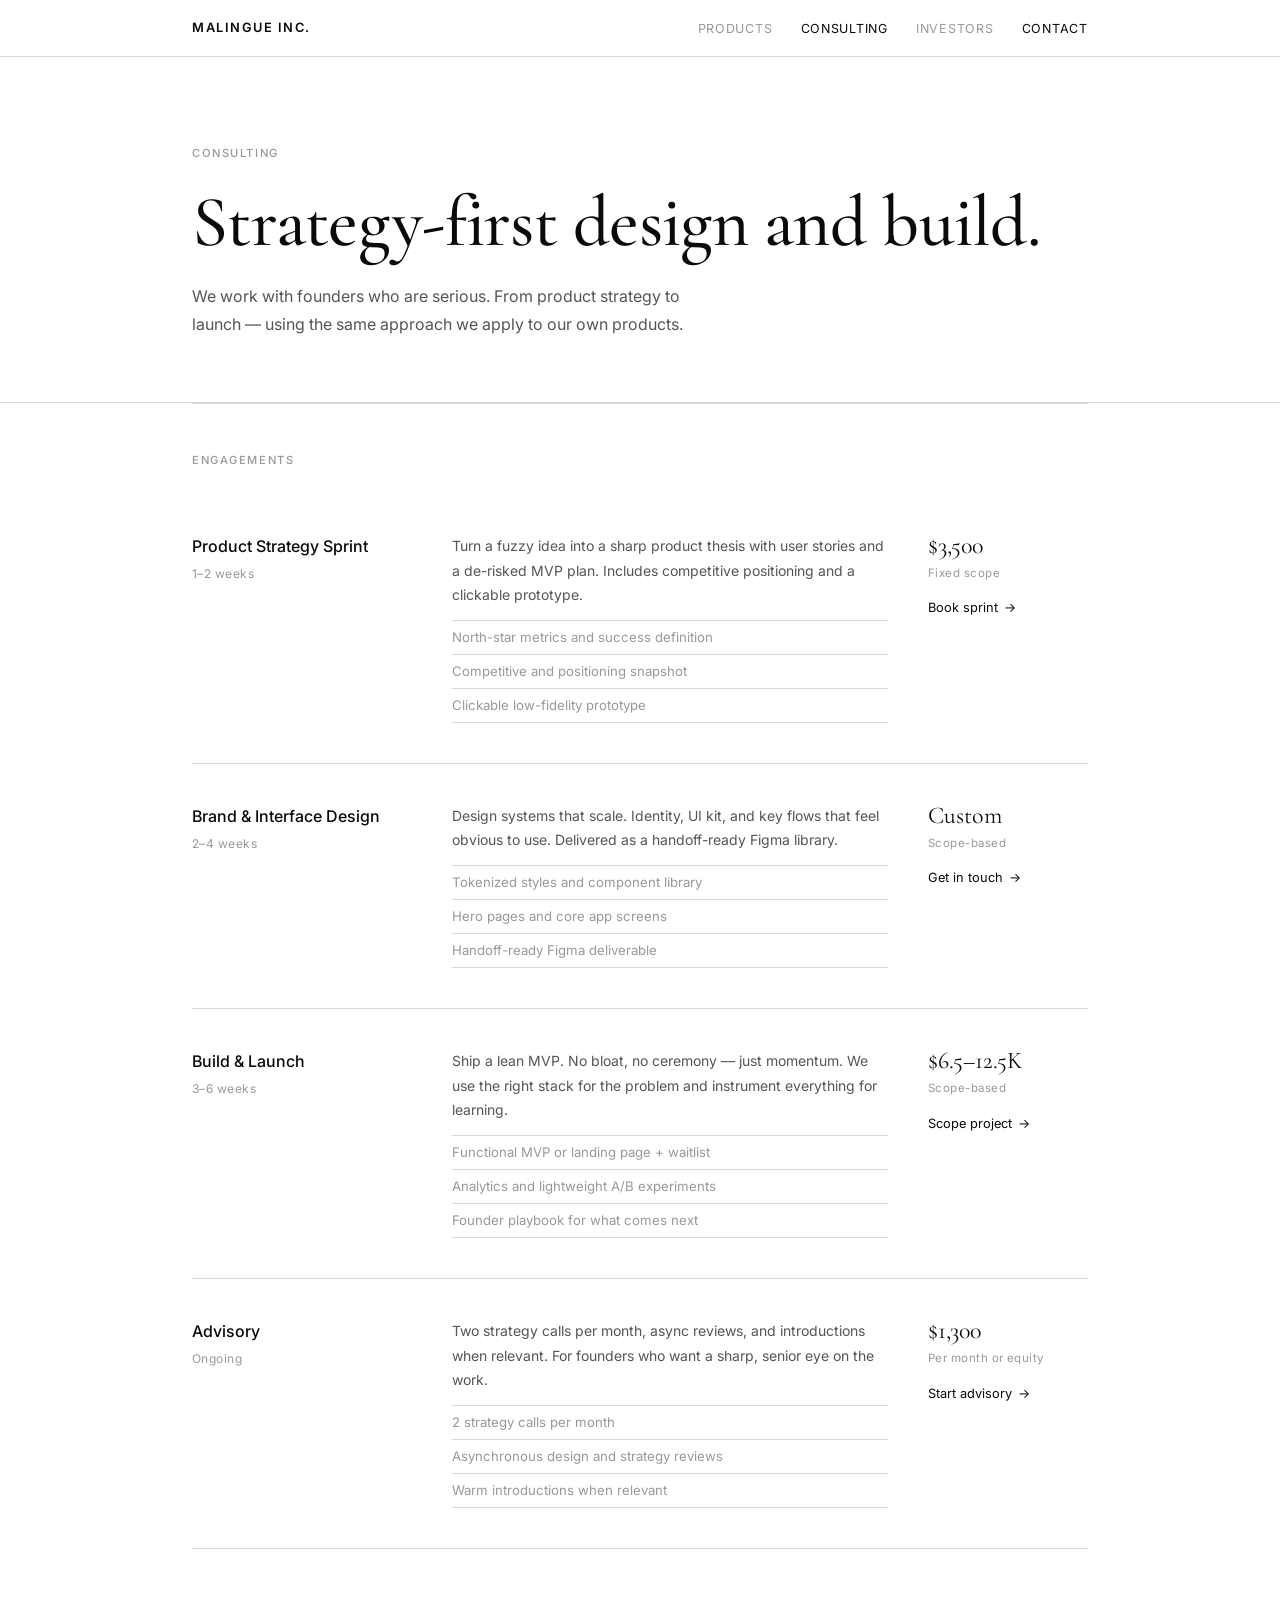
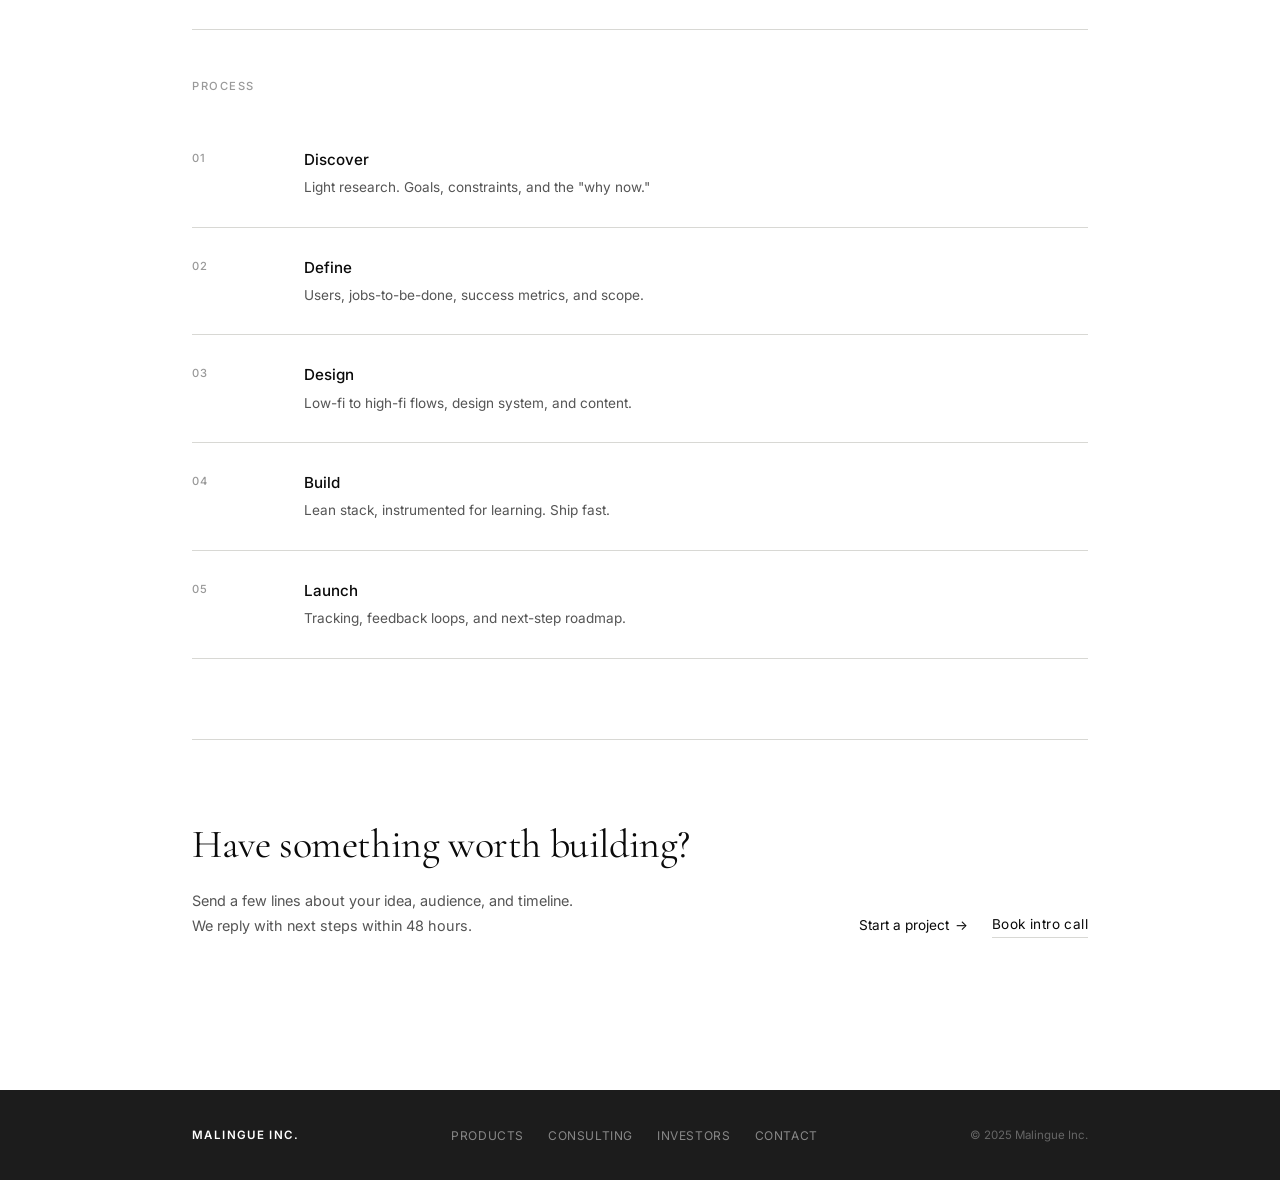
==== consulting.html @ fb0f0953 "corportate site" ====
<!DOCTYPE html>
<html lang="en">
<head>
  <meta charset="UTF-8" />
  <meta name="viewport" content="width=device-width, initial-scale=1.0" />
  <title>Consulting — Malingue Inc.</title>
  <link rel="preconnect" href="https://fonts.googleapis.com" />
  <link rel="preconnect" href="https://fonts.gstatic.com" crossorigin />
  <link href="https://fonts.googleapis.com/css2?family=Cormorant+Garamond:ital,wght@0,400;0,500;0,600;1,400;1,500&family=Inter:wght@300;400;500&display=swap" rel="stylesheet" />
  <link rel="stylesheet" href="style.css" />
  <style>
    .services-list { padding: 0 0 80px; }
    .service-row {
      display: grid;
      grid-template-columns: 220px 1fr 160px;
      gap: 40px;
      padding: 40px 0;
      border-bottom: 1px solid var(--rule);
      align-items: start;
    }
    .service-row:first-child { border-top: 1px solid var(--rule); }
    .sr-name {
      font-size: 1rem;
      font-weight: 500;
      color: var(--black);
    }
    .sr-duration { font-size: 0.75rem; color: var(--muted); margin-top: 4px; letter-spacing: 0.04em; }
    .sr-desc { font-size: 0.875rem; color: var(--mid); line-height: 1.75; }
    .sr-detail-list { list-style: none; margin-top: 12px; }
    .sr-detail-list li {
      font-size: 0.825rem;
      color: var(--muted);
      padding: 6px 0;
      border-bottom: 1px solid var(--rule);
    }
    .sr-detail-list li:first-child { border-top: 1px solid var(--rule); }
    .sr-price {
      font-family: var(--font-display);
      font-size: 1.5rem;
      font-weight: 400;
      color: var(--black);
      line-height: 1;
    }
    .sr-price-note { font-size: 0.72rem; color: var(--muted); margin-top: 6px; letter-spacing: 0.04em; }

    .process-section { padding: 0 0 80px; }
    .process-row {
      display: grid;
      grid-template-columns: 80px 1fr;
      gap: 32px;
      padding: 28px 0;
      border-bottom: 1px solid var(--rule);
      align-items: start;
    }
    .process-row:first-child { border-top: 1px solid var(--rule); }
    .pr-num {
      font-size: 0.7rem;
      font-weight: 500;
      letter-spacing: 0.1em;
      color: var(--muted);
      text-transform: uppercase;
      padding-top: 2px;
    }
    .pr-title { font-size: 0.95rem; font-weight: 500; margin-bottom: 4px; }
    .pr-desc { font-size: 0.85rem; color: var(--mid); line-height: 1.65; }

    .cta-section {
      padding: 72px 0;
      border-top: 1px solid var(--rule);
      display: flex;
      align-items: flex-end;
      justify-content: space-between;
      gap: 48px;
      flex-wrap: wrap;
    }
    .cta-section h2 {
      font-family: var(--font-display);
      font-size: clamp(1.75rem, 3.5vw, 2.5rem);
      font-weight: 400;
      letter-spacing: -0.01em;
      margin-bottom: 12px;
    }
    .cta-section p { font-size: 0.9rem; color: var(--mid); max-width: 44ch; line-height: 1.75; }
    .cta-links { display: flex; gap: 24px; align-items: center; flex-shrink: 0; }

    @media (max-width: 720px) {
      .service-row { grid-template-columns: 1fr; gap: 16px; }
      .sr-price { margin-top: 0; }
    }
  </style>
</head>
<body>

  <nav class="site-nav" aria-label="Main navigation">
    <div class="wrap">
      <a class="nav-brand" href="index.html">Malingue Inc.</a>
      <ul class="nav-links">
        <li><a href="ventures.html" class="hide-mobile">Products</a></li>
        <li><a href="consulting.html" aria-current="page">Consulting</a></li>
        <li><a href="investor-relations.html">Investors</a></li>
        <li><a href="contact.html" class="nav-cta">Contact</a></li>
      </ul>
    </div>
  </nav>

  <main>

    <div class="page-header">
      <div class="wrap">
        <span class="label">Consulting</span>
        <h1>Strategy-first design and build.</h1>
        <p class="lead">
          We work with founders who are serious. From product strategy to launch —
          using the same approach we apply to our own products.
        </p>
      </div>
    </div>

    <section class="services-list">
      <div class="wrap">
        <span class="section-label">Engagements</span>

        <div class="service-row">
          <div>
            <div class="sr-name">Product Strategy Sprint</div>
            <div class="sr-duration">1–2 weeks</div>
          </div>
          <div>
            <p class="sr-desc">Turn a fuzzy idea into a sharp product thesis with user stories and a de-risked MVP plan. Includes competitive positioning and a clickable prototype.</p>
            <ul class="sr-detail-list">
              <li>North-star metrics and success definition</li>
              <li>Competitive and positioning snapshot</li>
              <li>Clickable low-fidelity prototype</li>
            </ul>
          </div>
          <div>
            <div class="sr-price">$3,500</div>
            <div class="sr-price-note">Fixed scope</div>
            <a class="arrow-link" href="mailto:hello@malingueinc.com?subject=Starter%20Sprint" style="margin-top:16px; display:inline-flex; font-size:0.8rem;">Book sprint</a>
          </div>
        </div>

        <div class="service-row">
          <div>
            <div class="sr-name">Brand &amp; Interface Design</div>
            <div class="sr-duration">2–4 weeks</div>
          </div>
          <div>
            <p class="sr-desc">Design systems that scale. Identity, UI kit, and key flows that feel obvious to use. Delivered as a handoff-ready Figma library.</p>
            <ul class="sr-detail-list">
              <li>Tokenized styles and component library</li>
              <li>Hero pages and core app screens</li>
              <li>Handoff-ready Figma deliverable</li>
            </ul>
          </div>
          <div>
            <div class="sr-price">Custom</div>
            <div class="sr-price-note">Scope-based</div>
            <a class="arrow-link" href="mailto:hello@malingueinc.com?subject=Brand%20and%20Interface" style="margin-top:16px; display:inline-flex; font-size:0.8rem;">Get in touch</a>
          </div>
        </div>

        <div class="service-row">
          <div>
            <div class="sr-name">Build &amp; Launch</div>
            <div class="sr-duration">3–6 weeks</div>
          </div>
          <div>
            <p class="sr-desc">Ship a lean MVP. No bloat, no ceremony — just momentum. We use the right stack for the problem and instrument everything for learning.</p>
            <ul class="sr-detail-list">
              <li>Functional MVP or landing page + waitlist</li>
              <li>Analytics and lightweight A/B experiments</li>
              <li>Founder playbook for what comes next</li>
            </ul>
          </div>
          <div>
            <div class="sr-price">$6.5–12.5K</div>
            <div class="sr-price-note">Scope-based</div>
            <a class="arrow-link" href="mailto:hello@malingueinc.com?subject=Build%20and%20Launch" style="margin-top:16px; display:inline-flex; font-size:0.8rem;">Scope project</a>
          </div>
        </div>

        <div class="service-row">
          <div>
            <div class="sr-name">Advisory</div>
            <div class="sr-duration">Ongoing</div>
          </div>
          <div>
            <p class="sr-desc">Two strategy calls per month, async reviews, and introductions when relevant. For founders who want a sharp, senior eye on the work.</p>
            <ul class="sr-detail-list">
              <li>2 strategy calls per month</li>
              <li>Asynchronous design and strategy reviews</li>
              <li>Warm introductions when relevant</li>
            </ul>
          </div>
          <div>
            <div class="sr-price">$1,300</div>
            <div class="sr-price-note">Per month or equity</div>
            <a class="arrow-link" href="mailto:hello@malingueinc.com?subject=Advisory" style="margin-top:16px; display:inline-flex; font-size:0.8rem;">Start advisory</a>
          </div>
        </div>
      </div>
    </section>

    <section class="process-section">
      <div class="wrap">
        <span class="section-label">Process</span>
        <div class="process-row">
          <span class="pr-num">01</span>
          <div><div class="pr-title">Discover</div><p class="pr-desc">Light research. Goals, constraints, and the "why now."</p></div>
        </div>
        <div class="process-row">
          <span class="pr-num">02</span>
          <div><div class="pr-title">Define</div><p class="pr-desc">Users, jobs-to-be-done, success metrics, and scope.</p></div>
        </div>
        <div class="process-row">
          <span class="pr-num">03</span>
          <div><div class="pr-title">Design</div><p class="pr-desc">Low-fi to high-fi flows, design system, and content.</p></div>
        </div>
        <div class="process-row">
          <span class="pr-num">04</span>
          <div><div class="pr-title">Build</div><p class="pr-desc">Lean stack, instrumented for learning. Ship fast.</p></div>
        </div>
        <div class="process-row">
          <span class="pr-num">05</span>
          <div><div class="pr-title">Launch</div><p class="pr-desc">Tracking, feedback loops, and next-step roadmap.</p></div>
        </div>
      </div>
    </section>

    <div class="wrap">
      <div class="cta-section">
        <div>
          <h2>Have something worth building?</h2>
          <p>Send a few lines about your idea, audience, and timeline. We reply with next steps within 48 hours.</p>
        </div>
        <div class="cta-links">
          <a class="arrow-link" href="mailto:hello@malingueinc.com?subject=Project%20Inquiry">Start a project</a>
          <a class="text-link" href="mailto:hello@malingueinc.com?subject=Intro%20Call">Book intro call</a>
        </div>
      </div>
    </div>

  </main>

  <footer class="site-footer">
    <div class="wrap">
      <span class="footer-brand">Malingue Inc.</span>
      <ul class="footer-links">
        <li><a href="ventures.html">Products</a></li>
        <li><a href="consulting.html">Consulting</a></li>
        <li><a href="investor-relations.html">Investors</a></li>
        <li><a href="contact.html">Contact</a></li>
      </ul>
      <span class="footer-copy">&copy; 2025 Malingue Inc.</span>
    </div>
  </footer>

</body>
</html>
---- style.css ----
/* ─── Tokens ────────────────────────────────────────────────────── */
:root {
  --bg:      #fafaf8;
  --white:   #ffffff;
  --black:   #0a0a0a;
  --mid:     #555555;
  --muted:   #999999;
  --rule:    #d8d8d4;
  --max-w:   960px;
  --font-display: 'Cormorant Garamond', Georgia, serif;
  --font-body:    'Inter', system-ui, sans-serif;
}

/* ─── Reset ─────────────────────────────────────────────────────── */
*, *::before, *::after { box-sizing: border-box; margin: 0; padding: 0; }
html { font-size: 16px; }
body {
  font-family: var(--font-body);
  background: var(--white);
  color: var(--black);
  line-height: 1.6;
  -webkit-font-smoothing: antialiased;
}
a { color: inherit; text-decoration: none; }
img { display: block; max-width: 100%; }

/* ─── Layout ────────────────────────────────────────────────────── */
.wrap { max-width: var(--max-w); margin: 0 auto; padding: 0 32px; }

/* ─── Navigation ────────────────────────────────────────────────── */
.site-nav {
  position: sticky;
  top: 0;
  z-index: 100;
  background: rgba(255,255,255,0.95);
  backdrop-filter: blur(8px);
  border-bottom: 1px solid var(--rule);
}
.site-nav .wrap {
  display: flex;
  align-items: center;
  justify-content: space-between;
  height: 56px;
}
.nav-brand {
  font-family: var(--font-body);
  font-size: 0.8rem;
  font-weight: 600;
  letter-spacing: 0.12em;
  text-transform: uppercase;
  color: var(--black);
}
.nav-links {
  display: flex;
  align-items: center;
  gap: 28px;
  list-style: none;
}
.nav-links a {
  font-size: 0.78rem;
  font-weight: 400;
  letter-spacing: 0.06em;
  text-transform: uppercase;
  color: var(--muted);
  transition: color 0.15s;
}
.nav-links a:hover { color: var(--black); }
.nav-links a[aria-current="page"] { color: var(--black); }
.nav-links .nav-cta { color: var(--black); }

/* ─── Rule ──────────────────────────────────────────────────────── */
.rule { height: 1px; background: var(--rule); }

/* ─── Text links ────────────────────────────────────────────────── */
.text-link {
  font-size: 0.85rem;
  letter-spacing: 0.03em;
  color: var(--black);
  border-bottom: 1px solid var(--rule);
  padding-bottom: 1px;
  transition: border-color 0.15s;
}
.text-link:hover { border-color: var(--black); }
.arrow-link {
  font-size: 0.85rem;
  color: var(--black);
  display: inline-flex;
  align-items: center;
  gap: 6px;
  transition: gap 0.15s;
}
.arrow-link:hover { gap: 10px; }
.arrow-link::after { content: "→"; }

/* ─── Label ─────────────────────────────────────────────────────── */
.label {
  font-size: 0.7rem;
  font-weight: 500;
  letter-spacing: 0.14em;
  text-transform: uppercase;
  color: var(--muted);
}

/* ─── Status ────────────────────────────────────────────────────── */
.status {
  font-size: 0.7rem;
  letter-spacing: 0.1em;
  text-transform: uppercase;
  color: var(--muted);
}

/* ─── Page header ───────────────────────────────────────────────── */
.page-header {
  padding: 88px 0 64px;
  border-bottom: 1px solid var(--rule);
}
.page-header .label { margin-bottom: 20px; display: block; }
.page-header h1 {
  font-family: var(--font-display);
  font-size: clamp(2.5rem, 6vw, 4.5rem);
  font-weight: 500;
  line-height: 1.1;
  letter-spacing: -0.01em;
  margin-bottom: 20px;
}
.page-header .lead {
  font-size: 1rem;
  color: var(--mid);
  max-width: 52ch;
  line-height: 1.75;
}

/* ─── Section title ─────────────────────────────────────────────── */
.section-label {
  font-size: 0.7rem;
  font-weight: 500;
  letter-spacing: 0.14em;
  text-transform: uppercase;
  color: var(--muted);
  padding: 48px 0 24px;
  display: block;
  border-top: 1px solid var(--rule);
}

/* ─── Footer ────────────────────────────────────────────────────── */
.site-footer {
  background: #1c1c1c;
  padding: 32px 0;
  margin-top: 80px;
}
.site-footer .wrap {
  display: flex;
  align-items: center;
  justify-content: space-between;
  flex-wrap: wrap;
  gap: 16px;
}
.footer-brand {
  font-size: 0.72rem;
  font-weight: 600;
  letter-spacing: 0.12em;
  text-transform: uppercase;
  color: #ffffff;
}
.footer-links { display: flex; gap: 24px; list-style: none; }
.footer-links a {
  font-size: 0.75rem;
  letter-spacing: 0.05em;
  text-transform: uppercase;
  color: #888888;
}
.footer-links a:hover { color: #ffffff; }
.footer-copy {
  font-size: 0.72rem;
  color: #666666;
}

@media (max-width: 640px) {
  .nav-links .hide-mobile { display: none; }
  .wrap { padding: 0 20px; }
}
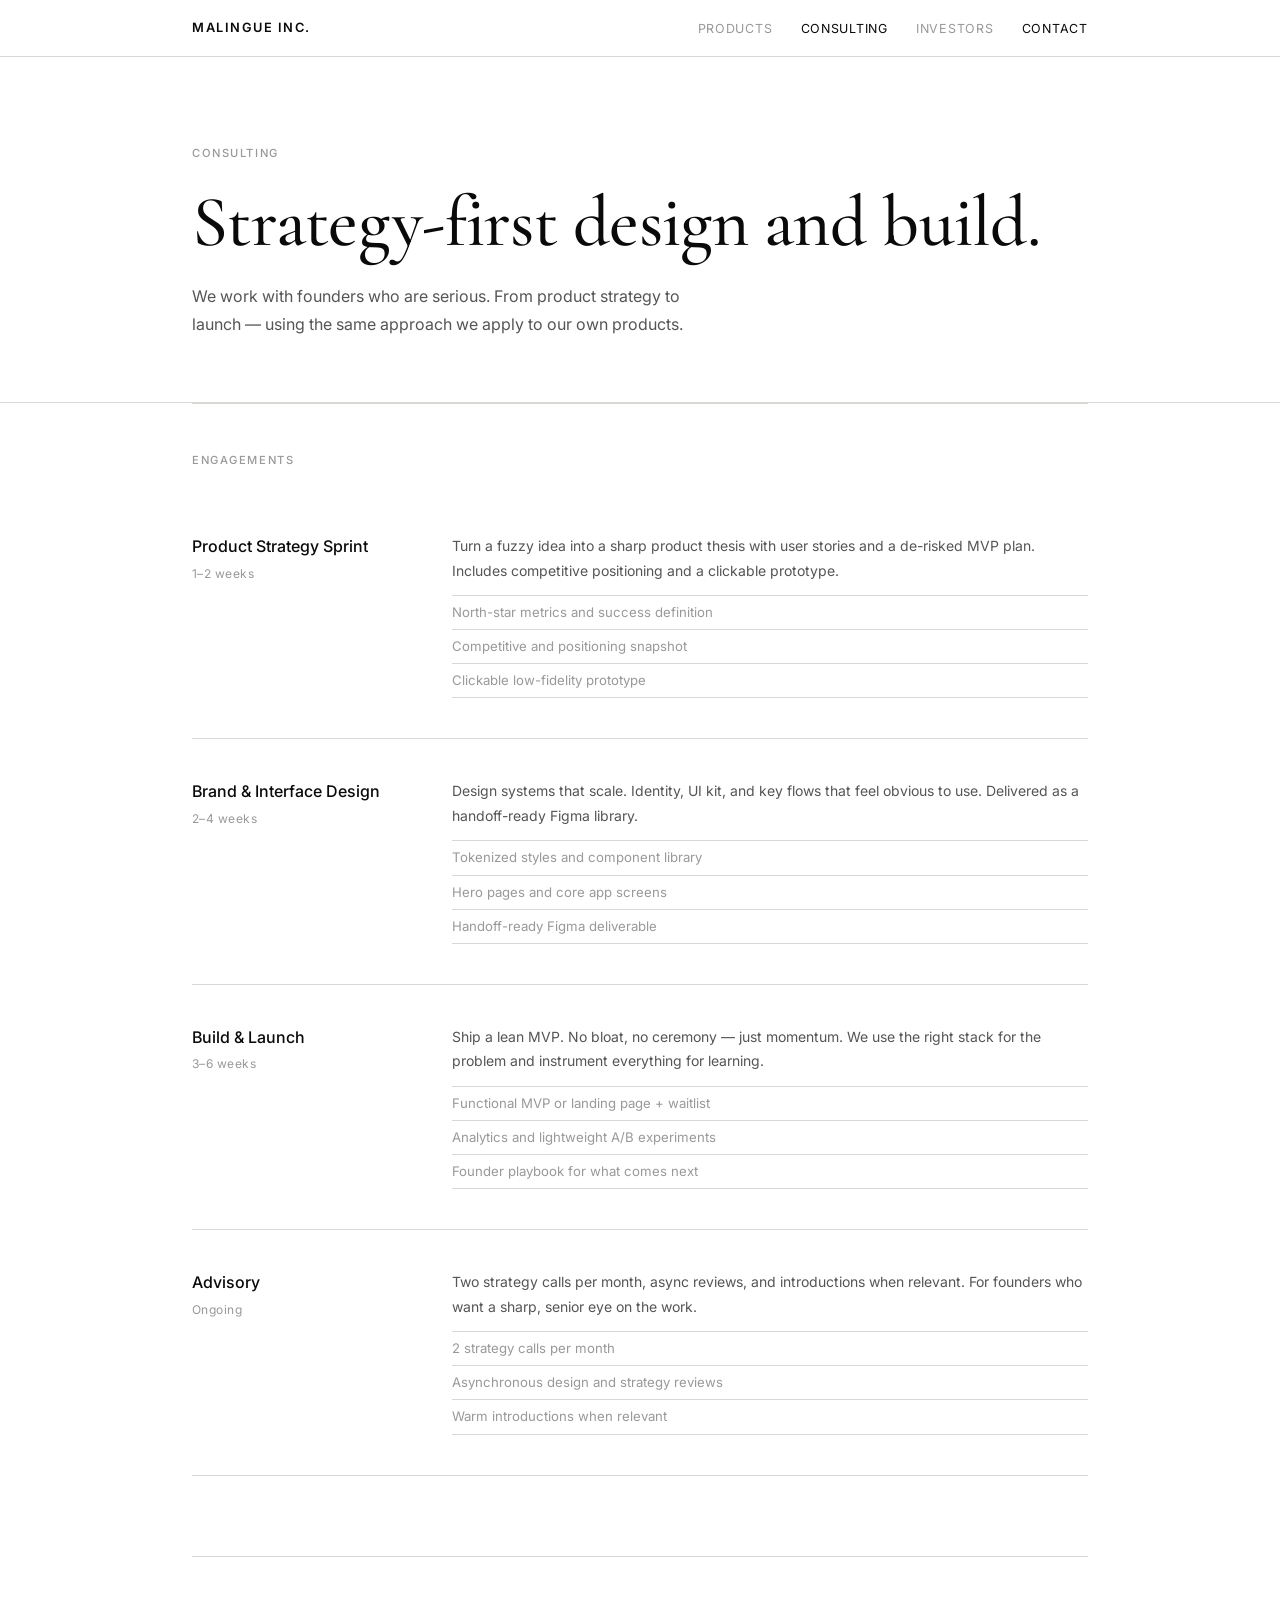
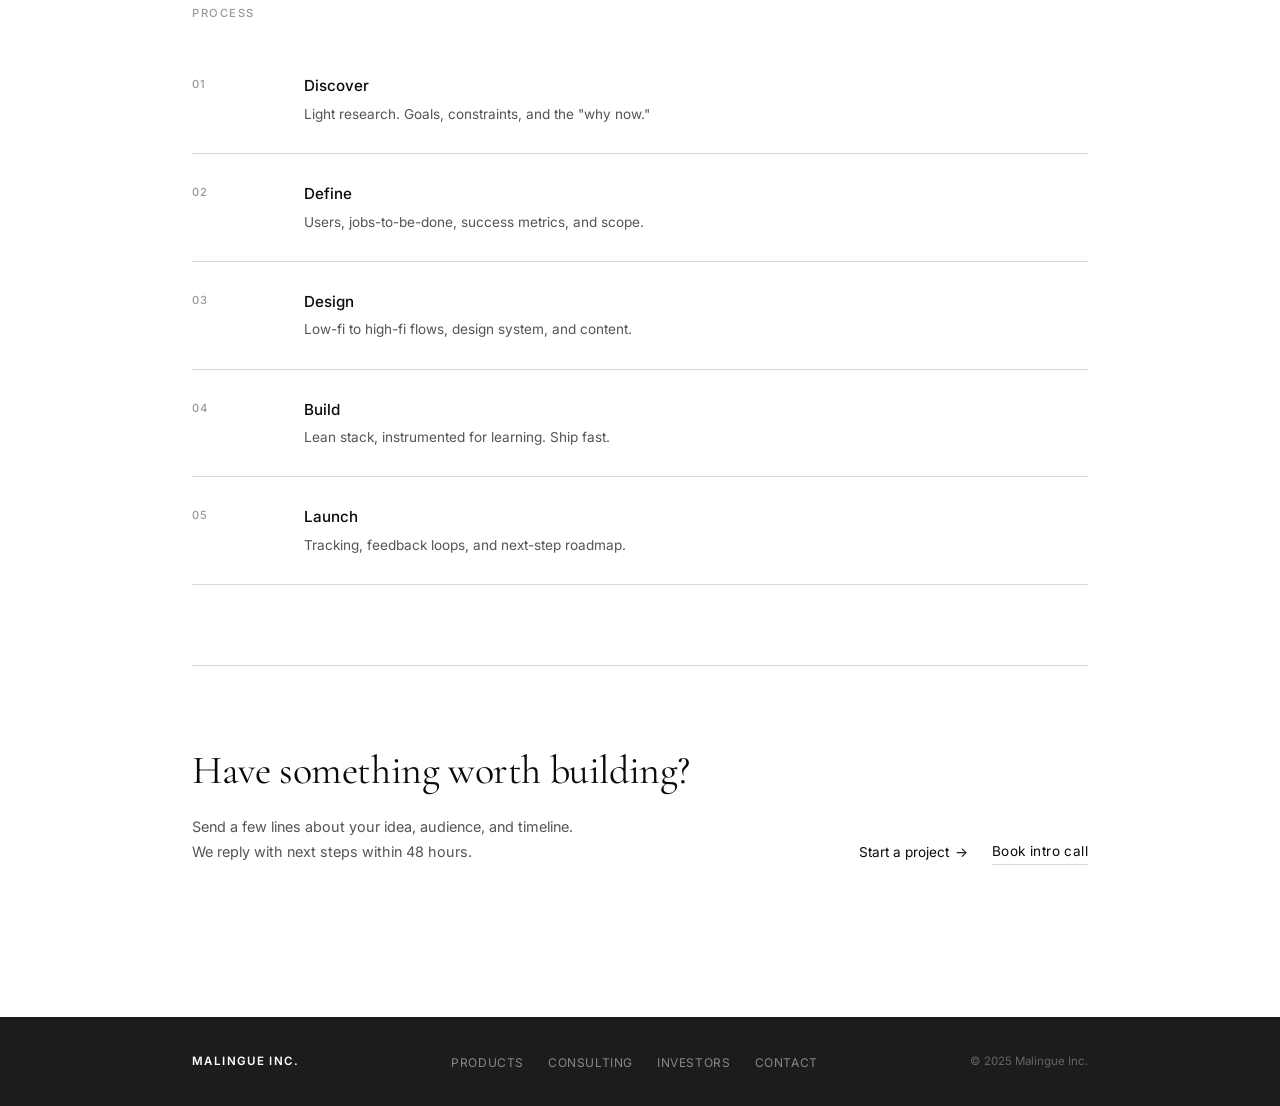
==== commit a413ad0b: "changes" ====
--- a/consulting.html
+++ b/consulting.html
@@ -12,7 +12,7 @@
     .services-list { padding: 0 0 80px; }
     .service-row {
       display: grid;
-      grid-template-columns: 220px 1fr 160px;
+      grid-template-columns: 220px 1fr;
       gap: 40px;
       padding: 40px 0;
       border-bottom: 1px solid var(--rule);
@@ -34,16 +34,7 @@
       border-bottom: 1px solid var(--rule);
     }
     .sr-detail-list li:first-child { border-top: 1px solid var(--rule); }
-    .sr-price {
-      font-family: var(--font-display);
-      font-size: 1.5rem;
-      font-weight: 400;
-      color: var(--black);
-      line-height: 1;
-    }
-    .sr-price-note { font-size: 0.72rem; color: var(--muted); margin-top: 6px; letter-spacing: 0.04em; }
-
-    .process-section { padding: 0 0 80px; }
+.process-section { padding: 0 0 80px; }
     .process-row {
       display: grid;
       grid-template-columns: 80px 1fr;
@@ -133,11 +124,6 @@
               <li>Clickable low-fidelity prototype</li>
             </ul>
           </div>
-          <div>
-            <div class="sr-price">$3,500</div>
-            <div class="sr-price-note">Fixed scope</div>
-            <a class="arrow-link" href="mailto:hello@malingueinc.com?subject=Starter%20Sprint" style="margin-top:16px; display:inline-flex; font-size:0.8rem;">Book sprint</a>
-          </div>
         </div>
 
         <div class="service-row">
@@ -153,11 +139,6 @@
               <li>Handoff-ready Figma deliverable</li>
             </ul>
           </div>
-          <div>
-            <div class="sr-price">Custom</div>
-            <div class="sr-price-note">Scope-based</div>
-            <a class="arrow-link" href="mailto:hello@malingueinc.com?subject=Brand%20and%20Interface" style="margin-top:16px; display:inline-flex; font-size:0.8rem;">Get in touch</a>
-          </div>
         </div>
 
         <div class="service-row">
@@ -173,11 +154,6 @@
               <li>Founder playbook for what comes next</li>
             </ul>
           </div>
-          <div>
-            <div class="sr-price">$6.5–12.5K</div>
-            <div class="sr-price-note">Scope-based</div>
-            <a class="arrow-link" href="mailto:hello@malingueinc.com?subject=Build%20and%20Launch" style="margin-top:16px; display:inline-flex; font-size:0.8rem;">Scope project</a>
-          </div>
         </div>
 
         <div class="service-row">
@@ -192,11 +168,6 @@
               <li>Asynchronous design and strategy reviews</li>
               <li>Warm introductions when relevant</li>
             </ul>
-          </div>
-          <div>
-            <div class="sr-price">$1,300</div>
-            <div class="sr-price-note">Per month or equity</div>
-            <a class="arrow-link" href="mailto:hello@malingueinc.com?subject=Advisory" style="margin-top:16px; display:inline-flex; font-size:0.8rem;">Start advisory</a>
           </div>
         </div>
       </div>
